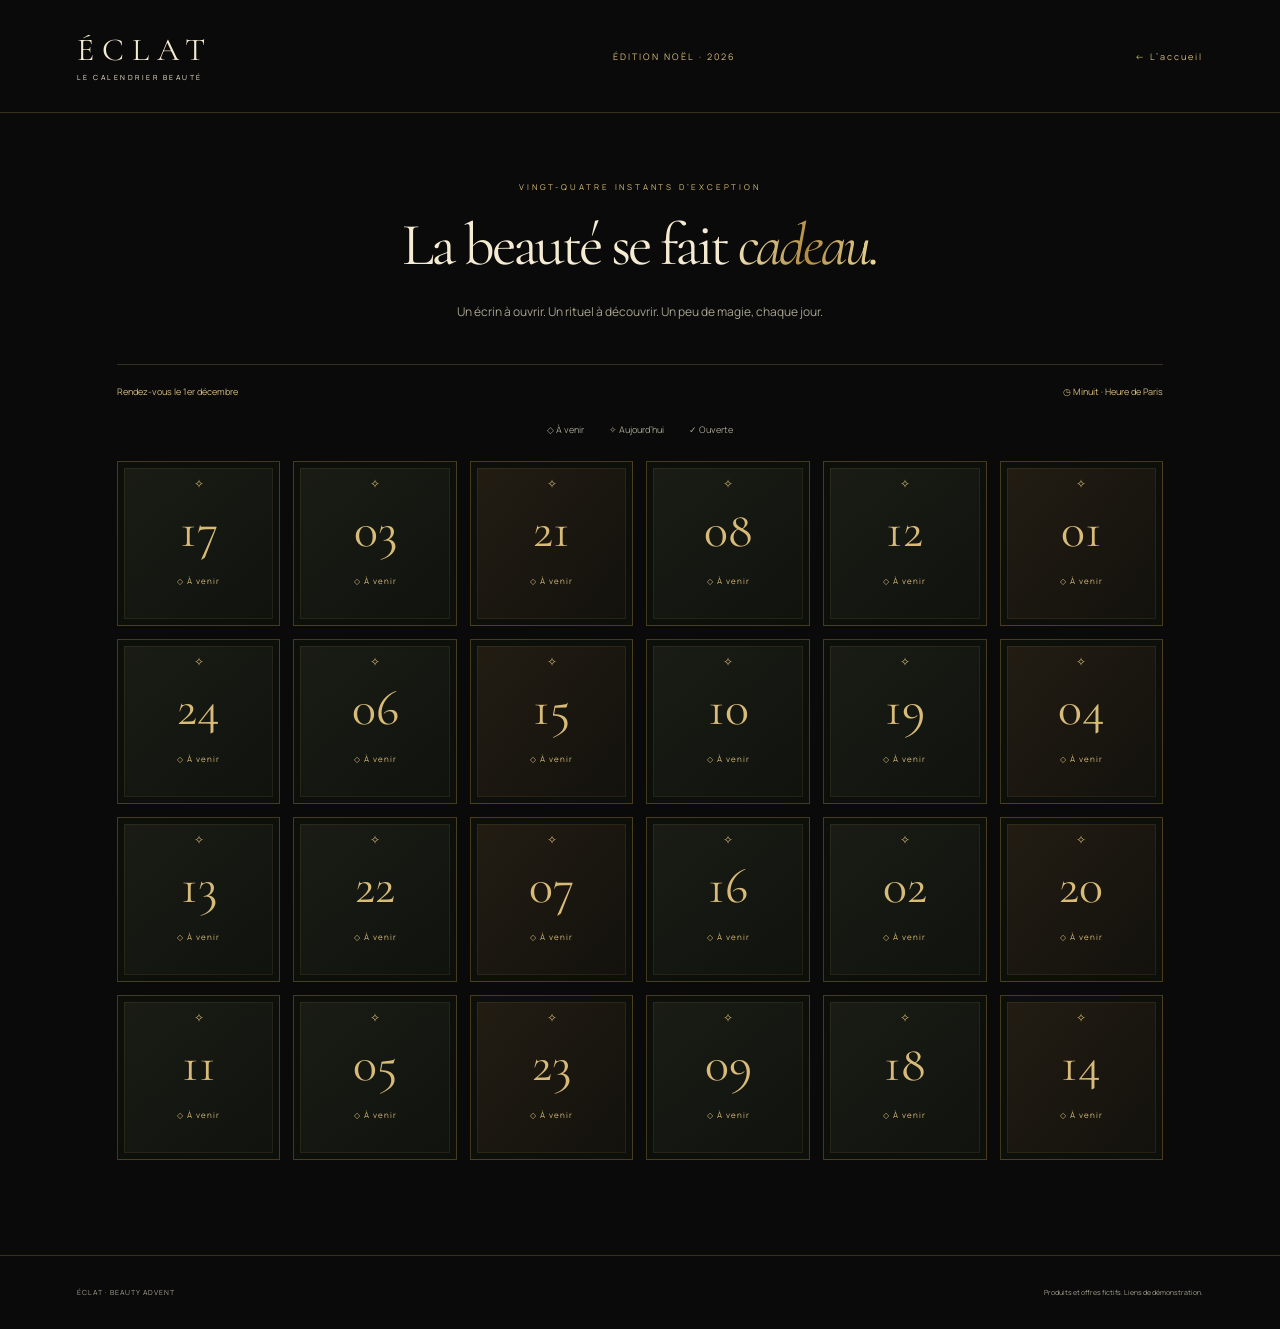
==== calendrier.html @ e7e4865b "Publier le calendrier Éclat avant décembre" ====
<!doctype html><html lang="fr"><head><meta charset="utf-8"><meta name="viewport" content="width=device-width,initial-scale=1"><meta name="theme-color" content="#090a09"><title>Les 24 surprises — Éclat</title><link rel="stylesheet" href="style.css"></head><body><div class="dust" aria-hidden="true"></div><header><a class="brand" href="index.html">ÉCLAT<span>LE CALENDRIER BEAUTÉ</span></a><span class="edition">ÉDITION NOËL · 2026</span><a href="index.html" class="nav-link">← L’accueil</a></header><main class="calendar-page"><p class="eyebrow">VINGT-QUATRE INSTANTS D’EXCEPTION</p><h1>La beauté se fait <em>cadeau.</em></h1><p class="intro">Un écrin à ouvrir. Un rituel à découvrir. Un peu de magie, chaque jour.</p><div class="calendar-meta"><span id="publication" role="status">Chargement des surprises…</span><span>◷ Minuit · Heure de Paris</span></div><p id="preview" class="notice" hidden></p><div class="legend"><span>◇ À venir</span><span>✧ Aujourd’hui</span><span>✓ Ouverte</span></div><div class="grid" id="grid"></div><p id="ending" class="ending"></p></main><footer><span>ÉCLAT · BEAUTY ADVENT</span><p>Produits et offres fictifs. Liens de démonstration.</p></footer><dialog id="product"><button class="close" aria-label="Fermer la fiche">×</button><div id="product-body"></div></dialog><div id="toast" role="status"></div><script src="effects.js"></script><script src="app.js"></script></body></html>
---- style.css ----
@import url('https://fonts.googleapis.com/css2?family=Cormorant+Garamond:ital,wght@0,400;0,500;0,600;1,400;1,500&family=Manrope:wght@400;500;600&display=swap');
:root{--bg:#090a09;--panel:#121410;--gold:#d8bb78;--light:#f5ead2;--muted:#a6a28f;--line:#bda36440}*{box-sizing:border-box}html{scroll-behavior:smooth}body{margin:0;background:var(--bg);color:var(--light);font:13px Manrope,Arial,sans-serif}a{color:inherit;text-decoration:none}button{font:inherit;cursor:pointer}a:focus-visible,button:focus-visible,input:focus-visible{outline:2px solid var(--gold);outline-offset:6px}header{display:flex;align-items:center;justify-content:space-between;gap:20px;padding:30px 6%;border-bottom:1px solid var(--line);position:relative;z-index:2}.brand{font:32px 'Cormorant Garamond',Georgia,serif;letter-spacing:8px}.brand span{display:block;font:7px Manrope,Arial,sans-serif;letter-spacing:2.5px;margin-top:4px}.edition,.nav-link{font-size:9px;letter-spacing:2px;color:var(--gold)}.hero{max-width:1380px;margin:auto;display:grid;grid-template-columns:1fr 1fr;gap:40px;padding:75px 8% 60px;align-items:center}.eyebrow{font-size:8px;letter-spacing:2.8px;color:var(--gold)}h1{font:clamp(64px,7.5vw,110px)/.96 'Cormorant Garamond',Georgia,serif;letter-spacing:-3px;margin:30px 0}em{font-weight:400;background:linear-gradient(100deg,#f5e6bb,#b28c43,#efdb9f);background-clip:text;-webkit-background-clip:text;color:transparent}.intro{color:var(--muted);line-height:2;font-size:12px;margin:25px 0}.button{display:inline-flex;justify-content:space-between;align-items:center;gap:40px;padding:18px 25px;color:#19170e;background:linear-gradient(110deg,#e9d7a4,#b79551,#e4c98a);border:1px solid #f0d9a1;font-size:11px}.button:hover{filter:brightness(1.12)}.button span{font-size:23px}.caption{font-size:7px;letter-spacing:1.5px;color:var(--muted);margin-top:20px}.coffret{position:relative;height:490px;display:grid;place-items:center;background:radial-gradient(ellipse at 50% 45%,#6a542029,transparent 65%)}.halo{position:absolute;width:370px;height:420px;border:1px solid #bda36428;border-radius:50% 50% 0 0;transform:rotate(12deg)}.box{position:relative;width:290px;height:330px;background:linear-gradient(130deg,#272b20,#0c0f0b 60%,#1b2117);border:1px solid #917c4a;transform:rotate(-10deg);box-shadow:30px 35px 55px #000, inset 0 0 0 9px #151910,inset 0 0 0 10px #cbb47444}.ribbon-v{position:absolute;left:47%;width:22px;height:100%;background:linear-gradient(90deg,#8b6b2a,#e5d095,#9f7e37)}.ribbon-h{position:absolute;top:44%;width:100%;height:24px;background:linear-gradient(#af8d43,#e4ce91,#9f7d36)}.seal{position:absolute;left:50%;top:50%;transform:translate(-50%,-50%);width:110px;height:125px;border:1px solid #d8bb78;background:#14180f;text-align:center;padding:12px;font:46px 'Cormorant Garamond',Georgia,serif;color:var(--gold)}.seal span{display:block;font:italic 13px 'Cormorant Garamond',Georgia,serif;line-height:1.4}.bow{position:absolute;top:54px;width:100px;height:45px;border:12px solid #bfa163;border-radius:80% 15%;box-shadow:inset 2px 2px #f4e0ac}.bow.left{left:calc(50% - 91px);transform:rotate(12deg)}.bow.right{left:50%;transform:rotate(150deg)}.bottle-decor{position:absolute;bottom:35px;right:20px;width:100px;height:155px;background:linear-gradient(100deg,#6c4e1d,#d5af65 45%,#805b24);border:1px solid #e7c78c;border-radius:8px 8px 15px 15px;box-shadow:15px 15px 25px #0008;text-align:center;padding-top:55px;transform:rotate(8deg)}.bottle-decor:before{content:'';position:absolute;width:50px;height:40px;top:-35px;left:24px;background:linear-gradient(90deg,#171916,#515447,#151814);border:1px solid #ac945f}.bottle-decor span{font:19px Georgia,serif;letter-spacing:3px;color:#272014}.bottle-decor small{display:block;font-size:5px;letter-spacing:1px;margin-top:10px;color:#3c2a13}.star{position:absolute;color:var(--gold);font-size:42px}.star-a{top:15px;right:40px}.star-b{left:0;bottom:80px;font-size:20px}.art-caption{position:absolute;bottom:-10px;font-size:7px;letter-spacing:2px;color:var(--gold)}.rituals{display:grid;grid-template-columns:repeat(3,1fr);max-width:1150px;margin:20px auto 70px;border-top:1px solid var(--line);border-bottom:1px solid var(--line);padding:30px 0}.rituals article{padding:12px 35px;border-right:1px solid var(--line)}.rituals article:last-child{border:0}.rituals article>span{font-size:7px;letter-spacing:2px;color:var(--gold)}h2{font:28px 'Cormorant Garamond',Georgia,serif}.rituals p{line-height:1.9;color:var(--muted);font-size:11px}footer{border-top:1px solid var(--line);padding:25px 6%;display:flex;gap:20px;align-items:center;justify-content:space-between;font-size:7px;letter-spacing:1px;color:var(--muted)}footer p{letter-spacing:0}.dust{position:fixed;inset:0;pointer-events:none;z-index:0;overflow:hidden}.dust i{position:absolute;top:-20px;width:2px;height:2px;background:#d8bb78;border-radius:50%;animation:fall linear infinite;opacity:0}@keyframes fall{0%{transform:translateY(0);opacity:0}15%,75%{opacity:.6}100%{transform:translate(35px,105vh);opacity:0}}main,footer{position:relative}.trail{position:fixed;color:var(--gold);pointer-events:none;z-index:30;animation:fade .7s forwards;font-size:12px}@keyframes fade{to{opacity:0;transform:translateY(18px) scale(.3)}}@media(pointer:fine){body,a,button{cursor:url("data:image/svg+xml,%3Csvg xmlns='http://www.w3.org/2000/svg' width='24' height='24' viewBox='0 0 24 24'%3E%3Cpath fill='%23d8bb78' d='m12 0 3 8 9 4-9 3-3 9-4-9-8-3 8-4z'/%3E%3C/svg%3E") 12 12,auto}}@media(max-width:700px){header{padding:24px 6%}.edition{display:none}.brand{font-size:26px}.nav-link{font-size:8px;letter-spacing:1px}.hero{grid-template-columns:1fr;padding:45px 7% 35px;gap:20px}h1{font-size:76px}.coffret{height:380px;max-width:400px;width:100%;margin:auto}.box{width:230px;height:260px}.halo{width:270px;height:330px}.bow{top:27px}.bottle-decor{right:5px;bottom:20px;transform:scale(.8) rotate(8deg)}.rituals{grid-template-columns:1fr;margin:30px 7%}.rituals article{border-right:0;border-bottom:1px solid var(--line);padding:20px 10px}.rituals h2{margin:12px 0}.rituals p br{display:none}footer{flex-wrap:wrap}footer>span:last-child{display:none}}@media(prefers-reduced-motion:reduce){html{scroll-behavior:auto}*,*:before,*:after{animation:none!important;transition:none!important}.dust,.trail,.sparkles{display:none!important}}
.calendar-page{max-width:1200px;margin:auto;padding:60px 6%;text-align:center}.calendar-page h1{font-size:60px;margin:25px 0}.calendar-meta{display:flex;justify-content:space-between;border-top:1px solid var(--line);padding-top:20px;margin:40px 0 15px;font-size:9px;color:var(--gold)}.legend{display:flex;justify-content:center;gap:25px;font-size:9px;color:var(--muted);margin:25px}.grid{display:grid;grid-template-columns:repeat(6,1fr);gap:13px}.door{position:relative;min-height:165px;background:linear-gradient(140deg,#1a1c15,#10120e);border:1px solid #aa8b454f;color:var(--gold);display:flex;flex-direction:column;align-items:center;justify-content:center;gap:15px;box-shadow:inset 0 0 0 6px #0d0f0b,inset 0 0 0 7px #a78a4120;transition:transform .2s,border-color .2s}.door:nth-child(3n){background:linear-gradient(130deg,#231d13,#12110d)}.door:hover{transform:translateY(-4px);border-color:var(--gold)}.door-star{position:absolute;top:13px;font-size:12px}.number{font:50px 'Cormorant Garamond',Georgia,serif}.door-label{font-size:8px;letter-spacing:1px}.door.today{background:linear-gradient(130deg,#ead7a7,#ae8d43);color:#17170e;box-shadow:inset 0 0 0 6px #c1a462,inset 0 0 0 7px #5d481b}.door.opened{border-color:#dac080}.door.opened:after{content:'✦';position:absolute;bottom:13px;right:13px;font-size:9px}.ending{font:italic 26px 'Cormorant Garamond',Georgia,serif;color:var(--gold);margin-top:35px}.notice{border:1px solid var(--gold);padding:15px;color:var(--gold);font-size:11px}dialog{position:fixed;width:min(460px,calc(100% - 28px));max-height:90dvh;overflow:auto;border:1px solid var(--gold);background:#10120e;color:var(--light);padding:35px;border-radius:2px;text-align:center;animation:zoom .35s ease-out}dialog::backdrop{background:#000b;backdrop-filter:blur(6px)}dialog h2{font-size:33px}.close{position:absolute;right:14px;top:10px;color:var(--gold);background:none;border:0;font-size:28px;z-index:3}@keyframes zoom{from{transform:scale(.8);opacity:0}to{transform:scale(1);opacity:1}}@media(max-width:700px){.calendar-page{padding:40px 5%}.calendar-page h1{font-size:45px;line-height:1.1;letter-spacing:-1px}.grid{grid-template-columns:repeat(3,1fr);gap:9px}.door{min-height:132px}.number{font-size:40px}.calendar-meta{font-size:8px;gap:15px}.legend{gap:15px;font-size:8px}.door-label{font-size:7px}}
.product-image{width:100%;height:220px;object-fit:contain;background:radial-gradient(ellipse,#a78a4122,transparent 70%)}.offer{color:var(--gold);font-size:12px}.code-row{display:flex;align-items:center;justify-content:space-between;gap:10px;border:1px dashed var(--gold);padding:13px;margin:22px 0}.code-row code{font-size:14px;letter-spacing:1px;overflow-wrap:anywhere}.copy{background:none;border:1px solid var(--line);color:var(--gold);padding:10px;font-size:10px}.command{display:flex;justify-content:center;width:100%}.sparkles{pointer-events:none;position:absolute;inset:0;overflow:hidden;z-index:4}.sparkles span{position:absolute;top:0;color:var(--gold);animation:sparkle 1.6s ease-in forwards;font-size:15px}@keyframes sparkle{0%{opacity:0;transform:translateY(0) scale(.3)}20%{opacity:1}100%{opacity:0;transform:translate(var(--drift),430px) rotate(140deg)}}#toast{position:fixed;bottom:15px;left:50%;transform:translateX(-50%);font-size:11px;color:var(--gold);z-index:10;background:#10120e}#toast:not(:empty){padding:12px;border:1px solid var(--line)}
.scratch-cover{padding:12px 0;color:var(--gold)}.scratch-cover canvas{display:block;width:100%;height:auto;touch-action:none;border-radius:8px;background:radial-gradient(ellipse,#5d4723,#18170e);margin:22px 0;cursor:crosshair}.scratch-cover p{color:var(--muted)}
.scratch-cover canvas{border:3px ridge #e5c47d;border-radius:14px;box-shadow:0 3px 0 #806328,0 9px 18px #0009,inset 0 2px 4px #fff9}select{padding:12px;background:#211c12;color:#ffeabc;border:1px solid #ab8844;border-radius:5px;font:inherit}
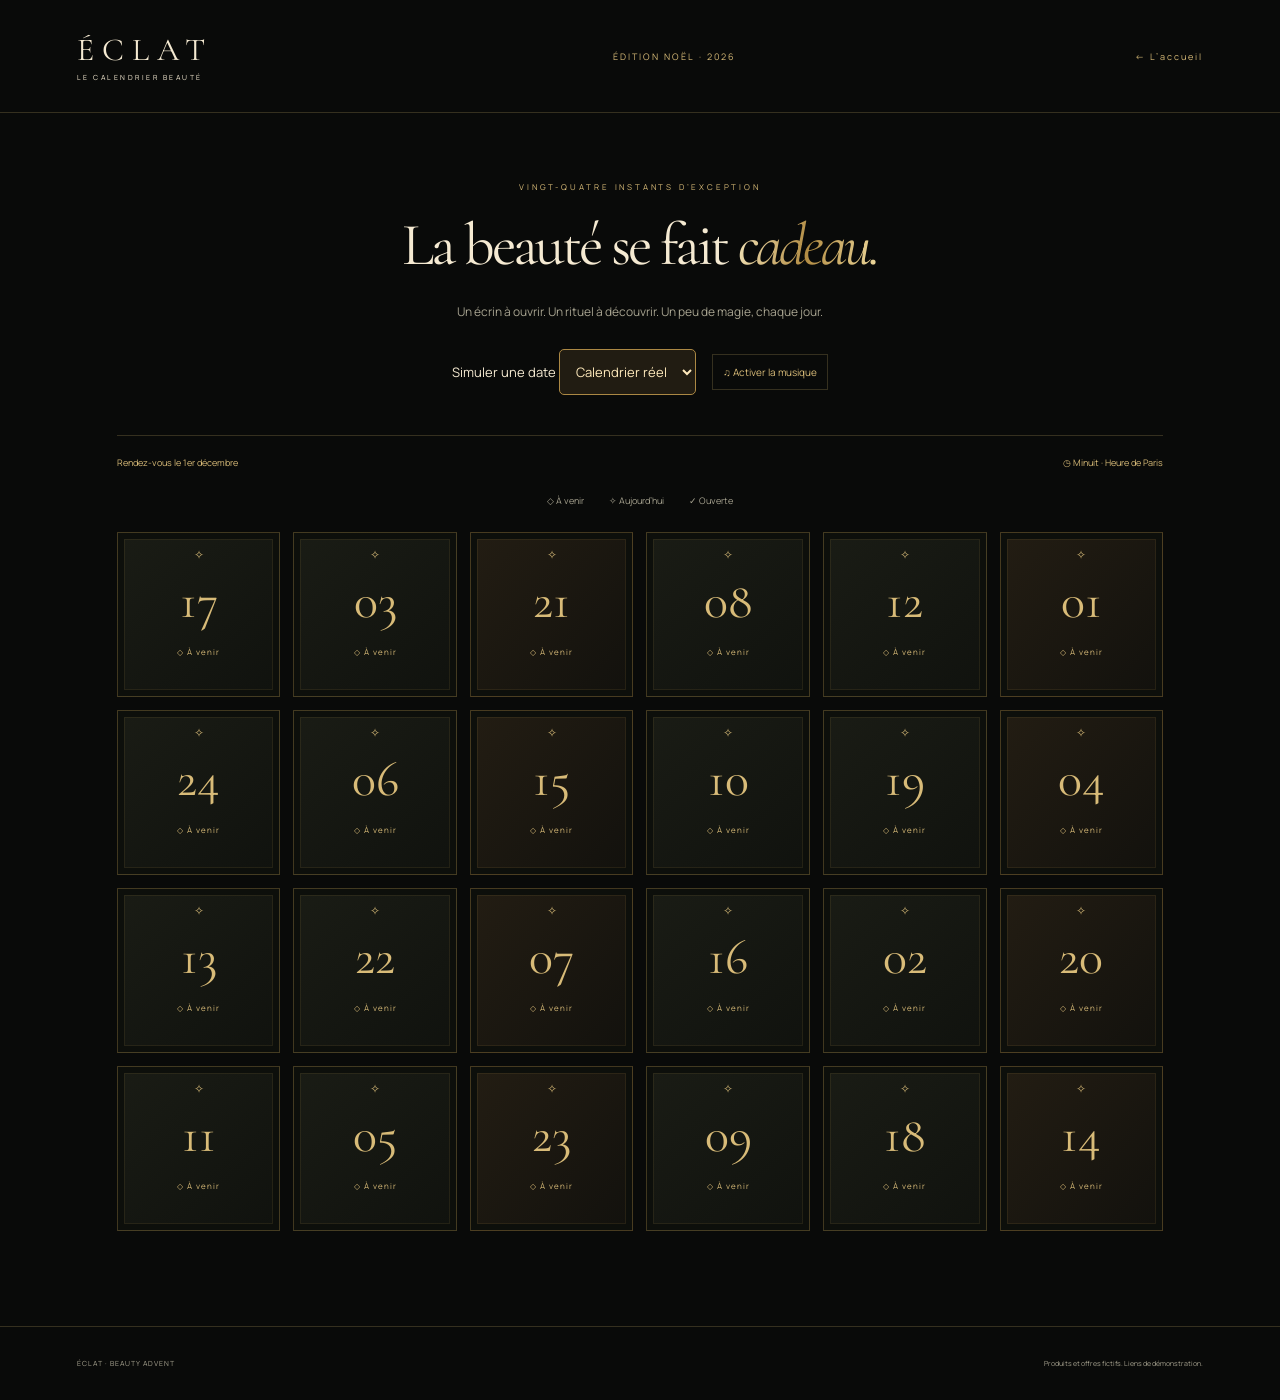
==== commit bf8fce20: "Simuler les 24 dates avec des cadeaux fictifs et une ambiance musicale" ====
--- a/calendrier.html
+++ b/calendrier.html
@@ -1 +1 @@
-<!doctype html><html lang="fr"><head><meta charset="utf-8"><meta name="viewport" content="width=device-width,initial-scale=1"><meta name="theme-color" content="#090a09"><title>Les 24 surprises — Éclat</title><link rel="stylesheet" href="style.css"></head><body><div class="dust" aria-hidden="true"></div><header><a class="brand" href="index.html">ÉCLAT<span>LE CALENDRIER BEAUTÉ</span></a><span class="edition">ÉDITION NOËL · 2026</span><a href="index.html" class="nav-link">← L’accueil</a></header><main class="calendar-page"><p class="eyebrow">VINGT-QUATRE INSTANTS D’EXCEPTION</p><h1>La beauté se fait <em>cadeau.</em></h1><p class="intro">Un écrin à ouvrir. Un rituel à découvrir. Un peu de magie, chaque jour.</p><div class="calendar-meta"><span id="publication" role="status">Chargement des surprises…</span><span>◷ Minuit · Heure de Paris</span></div><p id="preview" class="notice" hidden></p><div class="legend"><span>◇ À venir</span><span>✧ Aujourd’hui</span><span>✓ Ouverte</span></div><div class="grid" id="grid"></div><p id="ending" class="ending"></p></main><footer><span>ÉCLAT · BEAUTY ADVENT</span><p>Produits et offres fictifs. Liens de démonstration.</p></footer><dialog id="product"><button class="close" aria-label="Fermer la fiche">×</button><div id="product-body"></div></dialog><div id="toast" role="status"></div><script src="effects.js"></script><script src="app.js"></script></body></html>
+<!doctype html><html lang="fr"><head><meta charset="utf-8"><meta name="viewport" content="width=device-width,initial-scale=1"><meta name="theme-color" content="#090a09"><title>Les 24 surprises — Éclat</title><link rel="stylesheet" href="style.css"></head><body><div class="dust" aria-hidden="true"></div><header><a class="brand" href="index.html">ÉCLAT<span>LE CALENDRIER BEAUTÉ</span></a><span class="edition">ÉDITION NOËL · 2026</span><a href="index.html" class="nav-link">← L’accueil</a></header><main class="calendar-page"><p class="eyebrow">VINGT-QUATRE INSTANTS D’EXCEPTION</p><h1>La beauté se fait <em>cadeau.</em></h1><p class="intro">Un écrin à ouvrir. Un rituel à découvrir. Un peu de magie, chaque jour.</p><div style="display:flex;gap:1rem;justify-content:center;flex-wrap:wrap;align-items:center"><label>Simuler une date <select id="simulation"><option value="">Calendrier réel</option></select></label><button id="music" class="copy" aria-pressed="false">♫ Activer la musique</button></div><div class="calendar-meta"><span id="publication" role="status">Chargement des surprises…</span><span>◷ Minuit · Heure de Paris</span></div><p id="preview" class="notice" hidden></p><div class="legend"><span>◇ À venir</span><span>✧ Aujourd’hui</span><span>✓ Ouverte</span></div><div class="grid" id="grid"></div><p id="ending" class="ending"></p></main><footer><span>ÉCLAT · BEAUTY ADVENT</span><p>Produits et offres fictifs. Liens de démonstration.</p></footer><dialog id="product"><button class="close" aria-label="Fermer la fiche">×</button><div id="product-body"></div></dialog><div id="toast" role="status"></div><script src="effects.js"></script><script src="app.js"></script></body></html>
